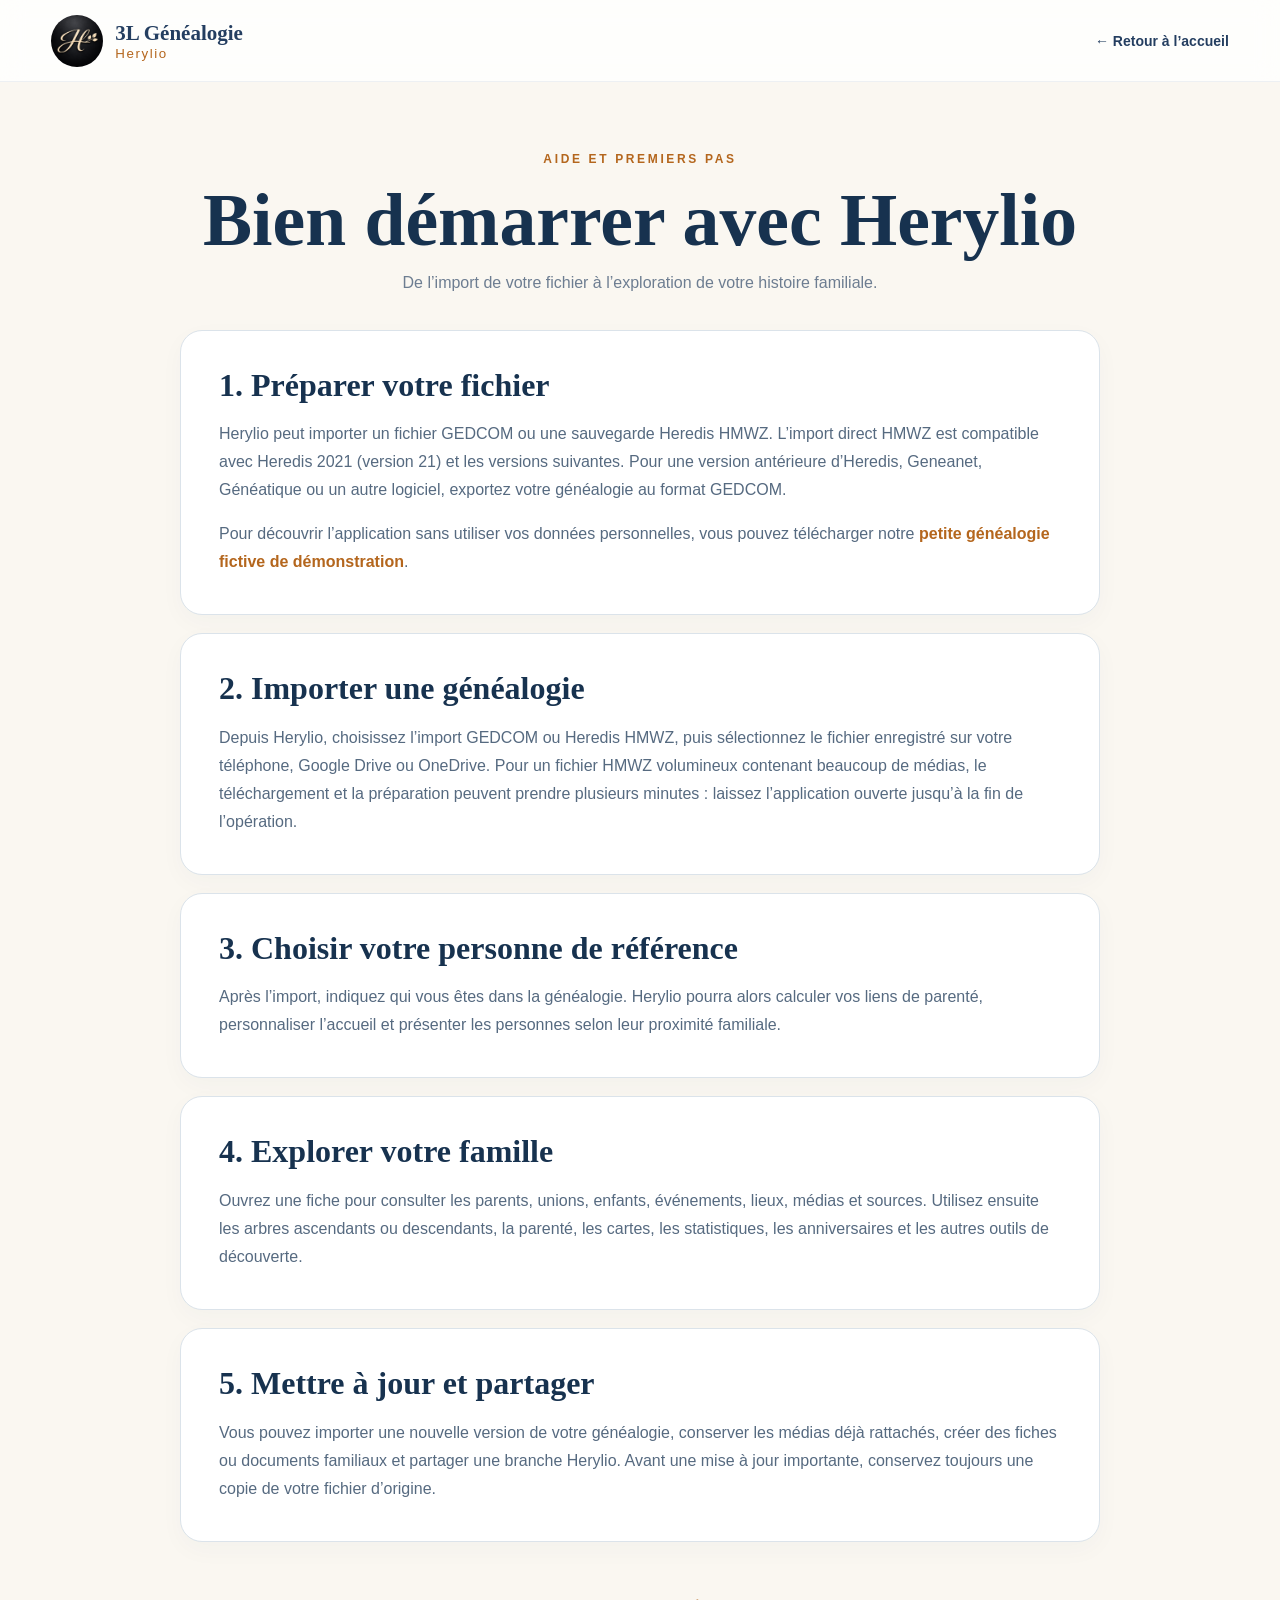
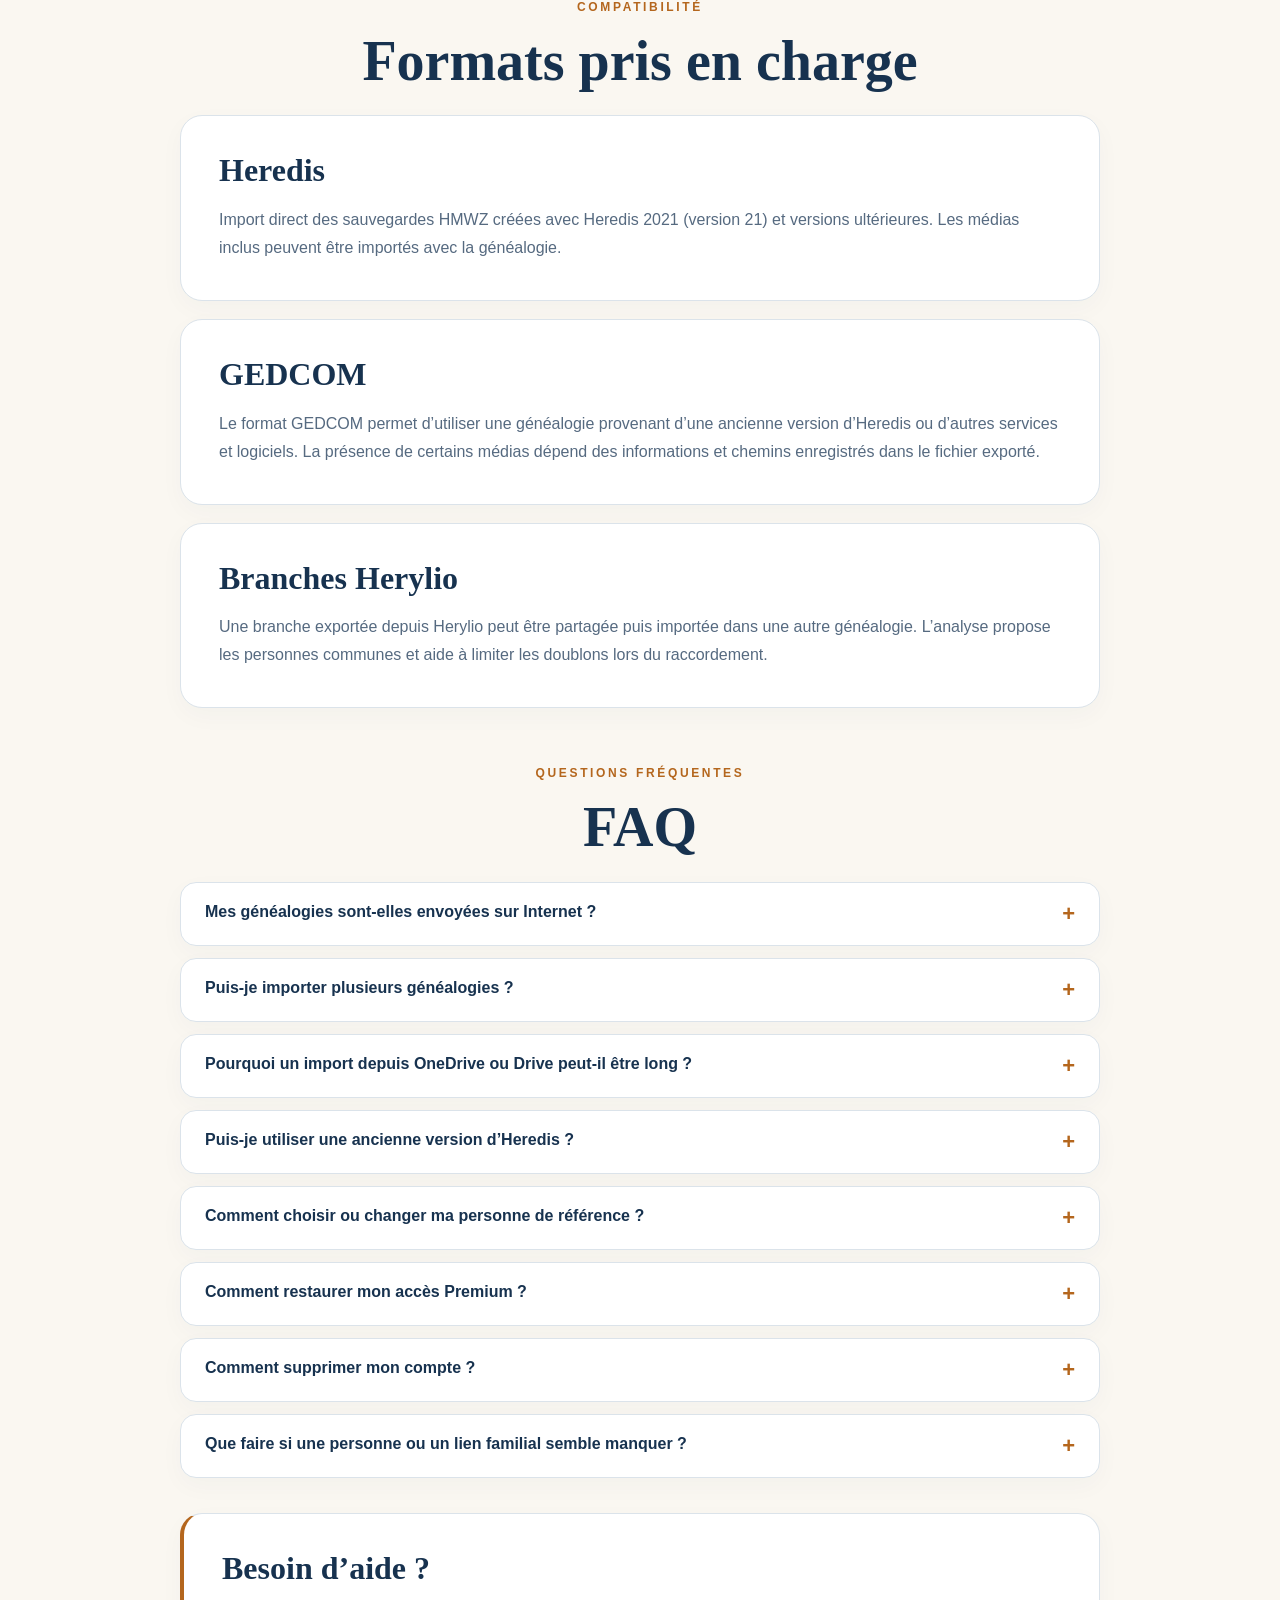
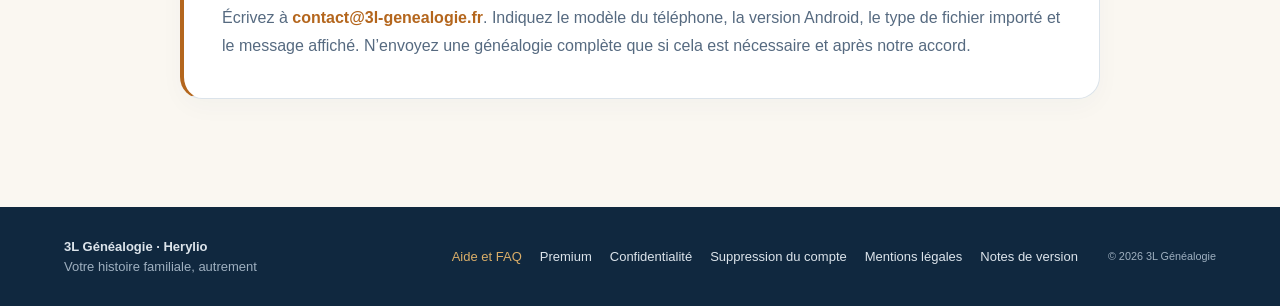
==== aide.html @ 0bc764b1 "Add files via upload" ====
<!doctype html>
<html lang="fr">
<head>
  <meta charset="utf-8"><meta name="viewport" content="width=device-width,initial-scale=1">
  <meta name="description" content="Tutoriel, formats compatibles et réponses aux questions fréquentes sur Herylio.">
  <title>Aide et premiers pas — Herylio</title>
  <link rel="icon" type="image/png" sizes="32x32" href="assets/favicon-32.png"><link rel="apple-touch-icon" sizes="180x180" href="assets/apple-touch-icon.png"><link rel="stylesheet" href="styles.css"><link rel="stylesheet" href="legal.css">
</head>
<body class="legal-page">
<header class="top"><a class="brand" href="index.html"><img src="assets/herylio-logo.png" alt="Logo Herylio"><span><b>3L Généalogie</b><small>Herylio</small></span></a><a class="back-link" href="index.html">← Retour à l’accueil</a></header>
<main class="legal-main">
  <div class="legal-heading"><p class="eyebrow">AIDE ET PREMIERS PAS</p><h1>Bien démarrer avec Herylio</h1><p>De l’import de votre fichier à l’exploration de votre histoire familiale.</p></div>

  <section class="legal-card"><h2>1. Préparer votre fichier</h2><p>Herylio peut importer un fichier GEDCOM ou une sauvegarde Heredis HMWZ. L’import direct HMWZ est compatible avec Heredis 2021 (version 21) et les versions suivantes. Pour une version antérieure d’Heredis, Geneanet, Généatique ou un autre logiciel, exportez votre généalogie au format GEDCOM.</p><p>Pour découvrir l’application sans utiliser vos données personnelles, vous pouvez télécharger notre <a href="assets/herylio-demo.ged" download>petite généalogie fictive de démonstration</a>.</p></section>
  <section class="legal-card"><h2>2. Importer une généalogie</h2><p>Depuis Herylio, choisissez l’import GEDCOM ou Heredis HMWZ, puis sélectionnez le fichier enregistré sur votre téléphone, Google Drive ou OneDrive. Pour un fichier HMWZ volumineux contenant beaucoup de médias, le téléchargement et la préparation peuvent prendre plusieurs minutes : laissez l’application ouverte jusqu’à la fin de l’opération.</p></section>
  <section class="legal-card"><h2>3. Choisir votre personne de référence</h2><p>Après l’import, indiquez qui vous êtes dans la généalogie. Herylio pourra alors calculer vos liens de parenté, personnaliser l’accueil et présenter les personnes selon leur proximité familiale.</p></section>
  <section class="legal-card"><h2>4. Explorer votre famille</h2><p>Ouvrez une fiche pour consulter les parents, unions, enfants, événements, lieux, médias et sources. Utilisez ensuite les arbres ascendants ou descendants, la parenté, les cartes, les statistiques, les anniversaires et les autres outils de découverte.</p></section>
  <section class="legal-card"><h2>5. Mettre à jour et partager</h2><p>Vous pouvez importer une nouvelle version de votre généalogie, conserver les médias déjà rattachés, créer des fiches ou documents familiaux et partager une branche Herylio. Avant une mise à jour importante, conservez toujours une copie de votre fichier d’origine.</p></section>

  <div class="legal-heading section-heading"><p class="eyebrow">COMPATIBILITÉ</p><h2>Formats pris en charge</h2></div>
  <section class="legal-card"><h2>Heredis</h2><p>Import direct des sauvegardes HMWZ créées avec Heredis 2021 (version 21) et versions ultérieures. Les médias inclus peuvent être importés avec la généalogie.</p></section>
  <section class="legal-card"><h2>GEDCOM</h2><p>Le format GEDCOM permet d’utiliser une généalogie provenant d’une ancienne version d’Heredis ou d’autres services et logiciels. La présence de certains médias dépend des informations et chemins enregistrés dans le fichier exporté.</p></section>
  <section class="legal-card"><h2>Branches Herylio</h2><p>Une branche exportée depuis Herylio peut être partagée puis importée dans une autre généalogie. L’analyse propose les personnes communes et aide à limiter les doublons lors du raccordement.</p></section>

  <div class="legal-heading section-heading"><p class="eyebrow">QUESTIONS FRÉQUENTES</p><h2>FAQ</h2></div>
  <details class="faq-item"><summary>Mes généalogies sont-elles envoyées sur Internet ?</summary><p>Non. Les généalogies et les médias importés sont conservés localement sur votre appareil. Seuls les services que vous déclenchez volontairement, comme la connexion au compte, la cartographie ou certaines fonctions en ligne, échangent les données strictement nécessaires à leur fonctionnement.</p></details>
  <details class="faq-item"><summary>Puis-je importer plusieurs généalogies ?</summary><p>Oui. Chaque généalogie reste distincte et vous pouvez passer de l’une à l’autre depuis le menu prévu à cet effet.</p></details>
  <details class="faq-item"><summary>Pourquoi un import depuis OneDrive ou Drive peut-il être long ?</summary><p>Le fichier doit d’abord être téléchargé sur l’appareil. Un HMWZ de plusieurs centaines de mégaoctets, contenant de nombreuses photos, peut demander plusieurs minutes selon la connexion. Ne fermez pas Herylio pendant cette étape.</p></details>
  <details class="faq-item"><summary>Puis-je utiliser une ancienne version d’Heredis ?</summary><p>Oui, en exportant la généalogie au format GEDCOM. L’import direct HMWZ est prévu pour Heredis 2021/version 21 et les versions suivantes.</p></details>
  <details class="faq-item"><summary>Comment choisir ou changer ma personne de référence ?</summary><p>Utilisez la fonction « Qui êtes-vous ? » ou le réglage de la personne de référence. Ce choix sert aux calculs de parenté et à la personnalisation de l’accueil.</p></details>
  <details class="faq-item"><summary>Comment restaurer mon accès Premium ?</summary><p>Connectez-vous avec le compte utilisé pour l’achat, puis utilisez la fonction de restauration proposée par Herylio. Les achats restent gérés par la boutique d’applications.</p></details>
  <details class="faq-item"><summary>Comment supprimer mon compte ?</summary><p>Consultez la <a href="suppression-compte.html">page de suppression du compte</a>. Les généalogies locales peuvent être supprimées séparément depuis l’application ou les réglages de l’appareil.</p></details>
  <details class="faq-item"><summary>Que faire si une personne ou un lien familial semble manquer ?</summary><p>Vérifiez d’abord les relations présentes dans le fichier d’origine. En cas de difficulté persistante, contactez-nous en précisant le format importé, la version d’Heredis éventuelle et les étapes permettant de reproduire le problème, sans envoyer de données familiales sensibles inutilement.</p></details>

  <section class="legal-card support-card"><h2>Besoin d’aide ?</h2><p>Écrivez à <a href="mailto:contact@3l-genealogie.fr">contact@3l-genealogie.fr</a>. Indiquez le modèle du téléphone, la version Android, le type de fichier importé et le message affiché. N’envoyez une généalogie complète que si cela est nécessaire et après notre accord.</p></section>
</main>
<footer><div><b>3L Généalogie · Herylio</b><span>Votre histoire familiale, autrement</span></div><div><a href="aide.html" aria-current="page">Aide et FAQ</a><a href="premium.html">Premium</a><a href="confidentialite.html">Confidentialité</a><a href="suppression-compte.html">Suppression du compte</a><a href="mentions-legales.html">Mentions légales</a><a href="notes-version.html">Notes de version</a></div><small>© 2026 3L Généalogie</small></footer>
</body></html>
---- styles.css ----
:root{--navy:#243e60;--navy2:#17324f;--copper:#b4661d;--gold:#d9ad68;--cream:#faf7f1;--line:#dbe3ea;--muted:#6d7d91;--white:#fff;--shadow:0 18px 50px #233b5615}*{box-sizing:border-box}html{scroll-behavior:smooth}body{margin:0;color:var(--navy);font-family:Inter,Segoe UI,Arial,sans-serif;background:#fff}h1,h2,h3,p{margin-top:0}h2{font-family:Georgia,serif;font-size:clamp(2rem,3.4vw,3.3rem);line-height:1.05;color:var(--navy2)}a{text-decoration:none;color:inherit}.top{height:82px;display:flex;align-items:center;padding:0 max(4vw,24px);gap:36px;border-bottom:1px solid #edf0f3;background:#fffc;backdrop-filter:blur(12px);position:sticky;top:0;z-index:20}.brand{display:flex;align-items:center;gap:12px;margin-right:auto}.brand img{width:52px;height:52px;object-fit:cover;border-radius:50%}.brand span{display:grid}.brand b{font-family:Georgia,serif;font-size:21px}.brand small{color:var(--copper);letter-spacing:.12em}.top nav{display:flex;gap:28px;font-size:14px}.top nav a:hover{color:var(--copper)}.menu{display:none;border:0;background:none;font-size:24px;color:var(--navy)}.hero{min-height:670px;padding:70px max(5vw,32px);display:grid;grid-template-columns:1.02fr .98fr;align-items:center;overflow:hidden;background:radial-gradient(circle at 80% 30%,#f4e6ce 0,transparent 32%),linear-gradient(125deg,#fff 20%,#faf6ef 100%)}.hero-copy{max-width:680px}.eyebrow{font-size:12px;font-weight:800;letter-spacing:.22em;color:var(--copper);margin-bottom:18px}.hero h1{font-size:clamp(3.2rem,6vw,6.2rem);line-height:.94;letter-spacing:-.045em;margin-bottom:28px;color:var(--navy2)}.hero h1 span{display:block;font-family:cursive;font-weight:500;color:var(--copper);font-size:1.04em;margin-bottom:20px}.lead{font-size:20px;line-height:1.6;max-width:610px;color:#53677f}.actions{display:flex;gap:14px;flex-wrap:wrap;margin:32px 0 20px}.btn{display:inline-flex;padding:15px 24px;border-radius:14px;font-weight:750;transition:.2s}.primary{background:var(--navy);color:white;box-shadow:var(--shadow)}.primary:hover{transform:translateY(-2px);background:var(--navy2)}.secondary{border:1px solid var(--navy);background:#fff9}.note{font-size:13px;letter-spacing:.13em;color:var(--muted)}.phones{height:590px;position:relative}.phone{position:absolute;height:560px;border-radius:34px;filter:drop-shadow(0 24px 25px #18324b35)}.phone.front{right:8%;top:0;transform:rotate(3deg);z-index:2}.phone.back{left:4%;top:70px;transform:rotate(-5deg);opacity:.97}.features{display:grid;grid-template-columns:repeat(6,1fr);gap:12px;padding:24px max(3vw,20px);background:#fff}.features article{padding:26px 18px;border:1px solid #edf0f3;border-radius:20px;text-align:center;background:linear-gradient(#fff,#fcfaf6);box-shadow:0 8px 25px #20395408}.features i{font-style:normal;font-size:31px;color:var(--copper)}.features h3{font-size:16px;margin:14px 0 8px}.features p{font-size:13px;line-height:1.5;color:var(--muted);margin:0}.intro,.book,.about{padding:90px max(6vw,34px);display:grid;grid-template-columns:1fr .8fr;gap:8vw;align-items:center}.intro{background:var(--cream)}.intro>div{max-width:680px}.intro p:not(.eyebrow),.book p:not(.eyebrow),.about p:not(.eyebrow){font-size:17px;line-height:1.7;color:#566a80}.intro>img{height:600px;justify-self:center;filter:drop-shadow(0 24px 35px #1d344b22);border-radius:38px}.compat{display:flex;gap:10px;flex-wrap:wrap;margin-top:30px}.compat span{padding:10px 15px;background:white;border:1px solid var(--line);border-radius:12px;font-weight:700}.showcase{padding:90px max(4vw,28px);background:#fff}.section-head{text-align:center;max-width:720px;margin:0 auto 45px}.section-head>p:last-child{color:var(--muted);font-size:17px}.shots{display:flex;justify-content:center;gap:28px;overflow:auto;padding:10px 15px 35px}.shots figure{margin:0;min-width:220px;text-align:center}.shots img{height:470px;max-width:100%;border-radius:28px;box-shadow:var(--shadow)}.shots figcaption{margin-top:14px;font-weight:700}.book{background:linear-gradient(135deg,#f9f5ed,#fff)}.book>img{height:610px;justify-self:center;box-shadow:var(--shadow);border-radius:18px}.mini{display:grid;gap:6px;margin-top:28px;padding:18px;border-left:3px solid var(--copper);background:#fff}.mini span{color:var(--muted)}.values{padding:80px max(5vw,30px);background:#fff;text-align:center}.values>div:first-child{max-width:760px;margin:auto}.values>div:first-child p{color:var(--muted);font-size:17px}.value-grid{display:grid;grid-template-columns:repeat(3,1fr);gap:20px;max-width:1050px;margin:40px auto 0}.value-grid article{padding:35px;border:1px solid var(--line);border-radius:22px}.value-grid b{font-size:32px;color:var(--copper)}.value-grid p{color:var(--muted);line-height:1.6}.about{grid-template-columns:.35fr 1fr}.mark img{width:min(300px,100%);border-radius:34px;box-shadow:var(--shadow)}.muted{font-size:14px!important;color:#8a96a5!important}.contact{padding:85px 25px;text-align:center;background:var(--navy2);color:white}.contact p{font-family:cursive;font-size:26px;color:#e9cfaa}.contact h2{color:white}.light{background:white;color:var(--navy2)}footer{padding:32px max(5vw,30px);background:#10283f;color:#dce4eb;display:grid;grid-template-columns:1fr auto auto;align-items:center;gap:30px;font-size:13px}footer>div:first-child{display:grid;gap:5px}footer>div:nth-child(2){display:flex;gap:18px}footer span,footer small{color:#9fb0c0}@media(max-width:900px){.top nav{display:none}.top nav.open{display:flex;position:absolute;top:82px;left:0;right:0;background:white;padding:24px;flex-direction:column;box-shadow:var(--shadow)}.menu{display:block}.hero{grid-template-columns:1fr;padding-top:45px}.phones{height:510px;margin-top:35px}.phone{height:470px}.features{grid-template-columns:repeat(2,1fr)}.intro,.book,.about{grid-template-columns:1fr}.intro>img,.book>img{height:auto;max-height:580px;max-width:100%}.about{grid-template-columns:1fr}.mark img{width:180px}.value-grid{grid-template-columns:1fr}footer{grid-template-columns:1fr;text-align:center}footer>div:nth-child(2){justify-content:center}}@media(max-width:520px){.top{height:68px}.brand img{width:42px;height:42px}.brand b{font-size:17px}.top nav.open{top:68px}.hero{padding:45px 20px}.hero h1{font-size:3.35rem}.lead{font-size:17px}.phones{height:420px}.phone{height:390px}.phone.back{left:-4%}.phone.front{right:-2%}.features{grid-template-columns:1fr 1fr;padding:14px}.features article{padding:20px 10px}.intro,.book,.about,.showcase{padding:65px 20px}.shots{justify-content:flex-start}.shots img{height:410px}.contact p{font-size:21px}}
---- legal.css ----
.top nav a:hover,.back-link:hover,footer a:hover{color:var(--copper)}
.menu{cursor:pointer}
.help-link{margin:30px auto 0;color:var(--muted)}
.help-link a,.text-link,.legal-card a{color:var(--copper);font-weight:700}
.text-link{display:inline-block;margin-top:8px}
.delete-account-button{display:inline-block;padding:14px 20px;border-radius:12px;background:var(--navy2);color:#fff!important;text-decoration:none;line-height:1.35}
.delete-account-button:hover{background:var(--copper);color:#fff!important}
footer>div:nth-child(2){flex-wrap:wrap;justify-content:center}
footer [aria-current=page]{color:var(--gold)}
.back-link{font-size:14px;font-weight:700}
.legal-page{background:var(--cream)}
.legal-main{width:min(920px,calc(100% - 40px));margin:0 auto;padding:70px 0 90px}
.legal-heading{text-align:center;margin-bottom:38px}
.legal-heading h1{font-family:Georgia,serif;font-size:clamp(2.5rem,6vw,4.6rem);line-height:1;margin:0 0 16px;color:var(--navy2)}
.legal-heading>p:last-child{color:var(--muted)}
.legal-card,.release-card{background:#fff;border:1px solid var(--line);border-radius:22px;padding:clamp(24px,4vw,38px);margin-bottom:18px;box-shadow:0 8px 25px #20395408}
.legal-card h2,.release-card h2{font-size:clamp(1.35rem,3vw,2rem);margin-bottom:18px}
.legal-card p{line-height:1.75;color:#566a80}
.legal-card p:last-child{margin-bottom:0}
.release-label{display:inline-block;padding:7px 12px;margin-bottom:18px;border-radius:20px;background:#f4e6ce;color:var(--copper);font-size:12px;font-weight:800;letter-spacing:.06em}
.release-card ul{margin:0;padding:0;list-style:none;display:grid;gap:13px}
.release-card li{position:relative;padding-left:30px;line-height:1.55;color:#566a80}
.release-card li::before{content:'✓';position:absolute;left:0;top:0;color:var(--copper);font-weight:900}
.section-heading{margin:58px 0 25px}
.section-heading h2{font-family:Georgia,serif;font-size:clamp(2rem,5vw,3.5rem);color:var(--navy2);margin:0}
.faq-item{background:#fff;border:1px solid var(--line);border-radius:16px;margin-bottom:12px;box-shadow:0 8px 25px #20395408;overflow:hidden}
.faq-item summary{cursor:pointer;padding:20px 24px;font-weight:800;color:var(--navy2);list-style:none;display:flex;justify-content:space-between;gap:20px}
.faq-item summary::-webkit-details-marker{display:none}
.faq-item summary::after{content:'+';color:var(--copper);font-size:22px;line-height:1}
.faq-item[open] summary::after{content:'−'}
.faq-item p{margin:0;padding:0 24px 22px;color:#566a80;line-height:1.7}
.support-card{margin-top:35px;border-left:4px solid var(--copper)}
.store-status{display:grid;grid-template-columns:1fr 1fr;gap:16px;margin-bottom:18px}
.store-status>div{display:grid;gap:7px;padding:26px;border:1px solid var(--line);border-radius:18px;background:var(--navy2);color:#fff}
.store-status strong{font-size:22px;color:var(--gold)}
.store-status span{color:#dce4eb;line-height:1.5}
@media(max-width:520px){.legal-main{width:min(100% - 28px,920px);padding:45px 0 65px}.back-link{font-size:12px}.legal-page footer{grid-template-columns:1fr}.legal-page footer>div:nth-child(2){display:grid;gap:12px}}
@media(max-width:650px){.store-status{grid-template-columns:1fr}}
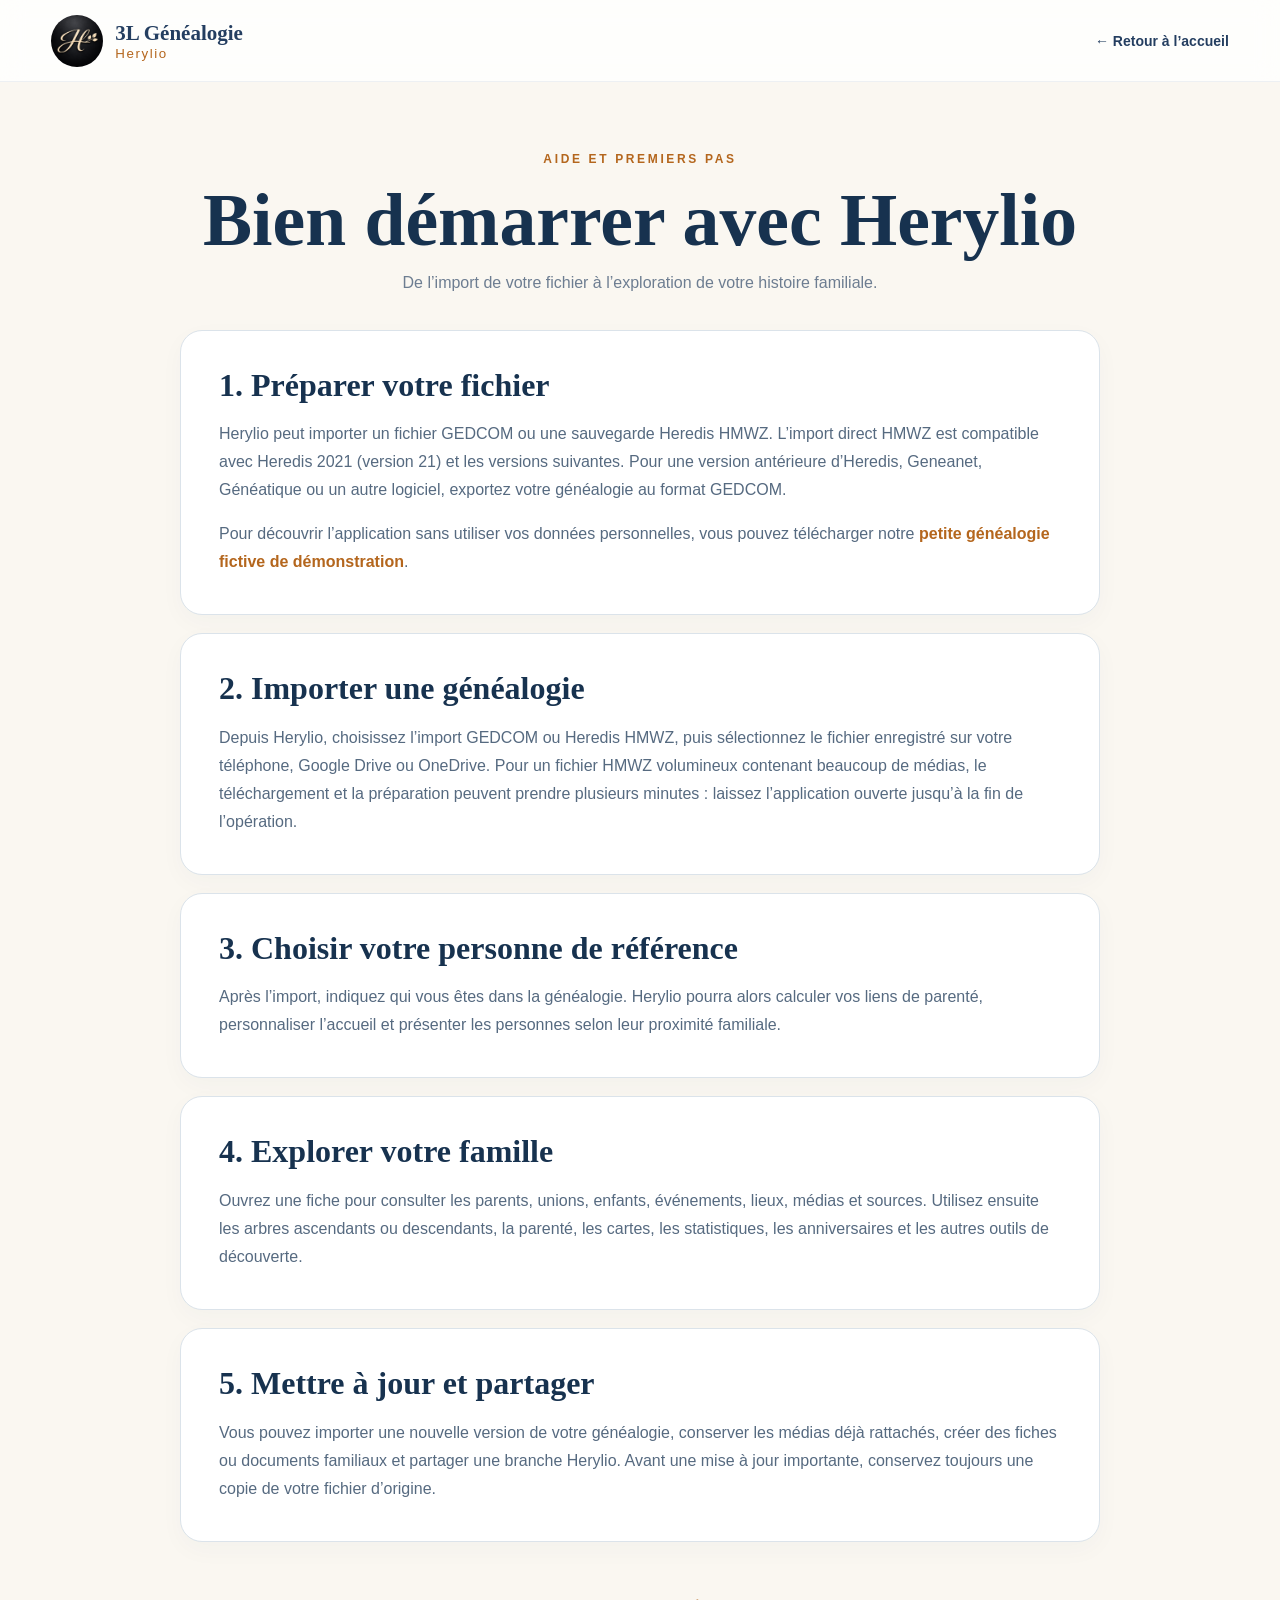
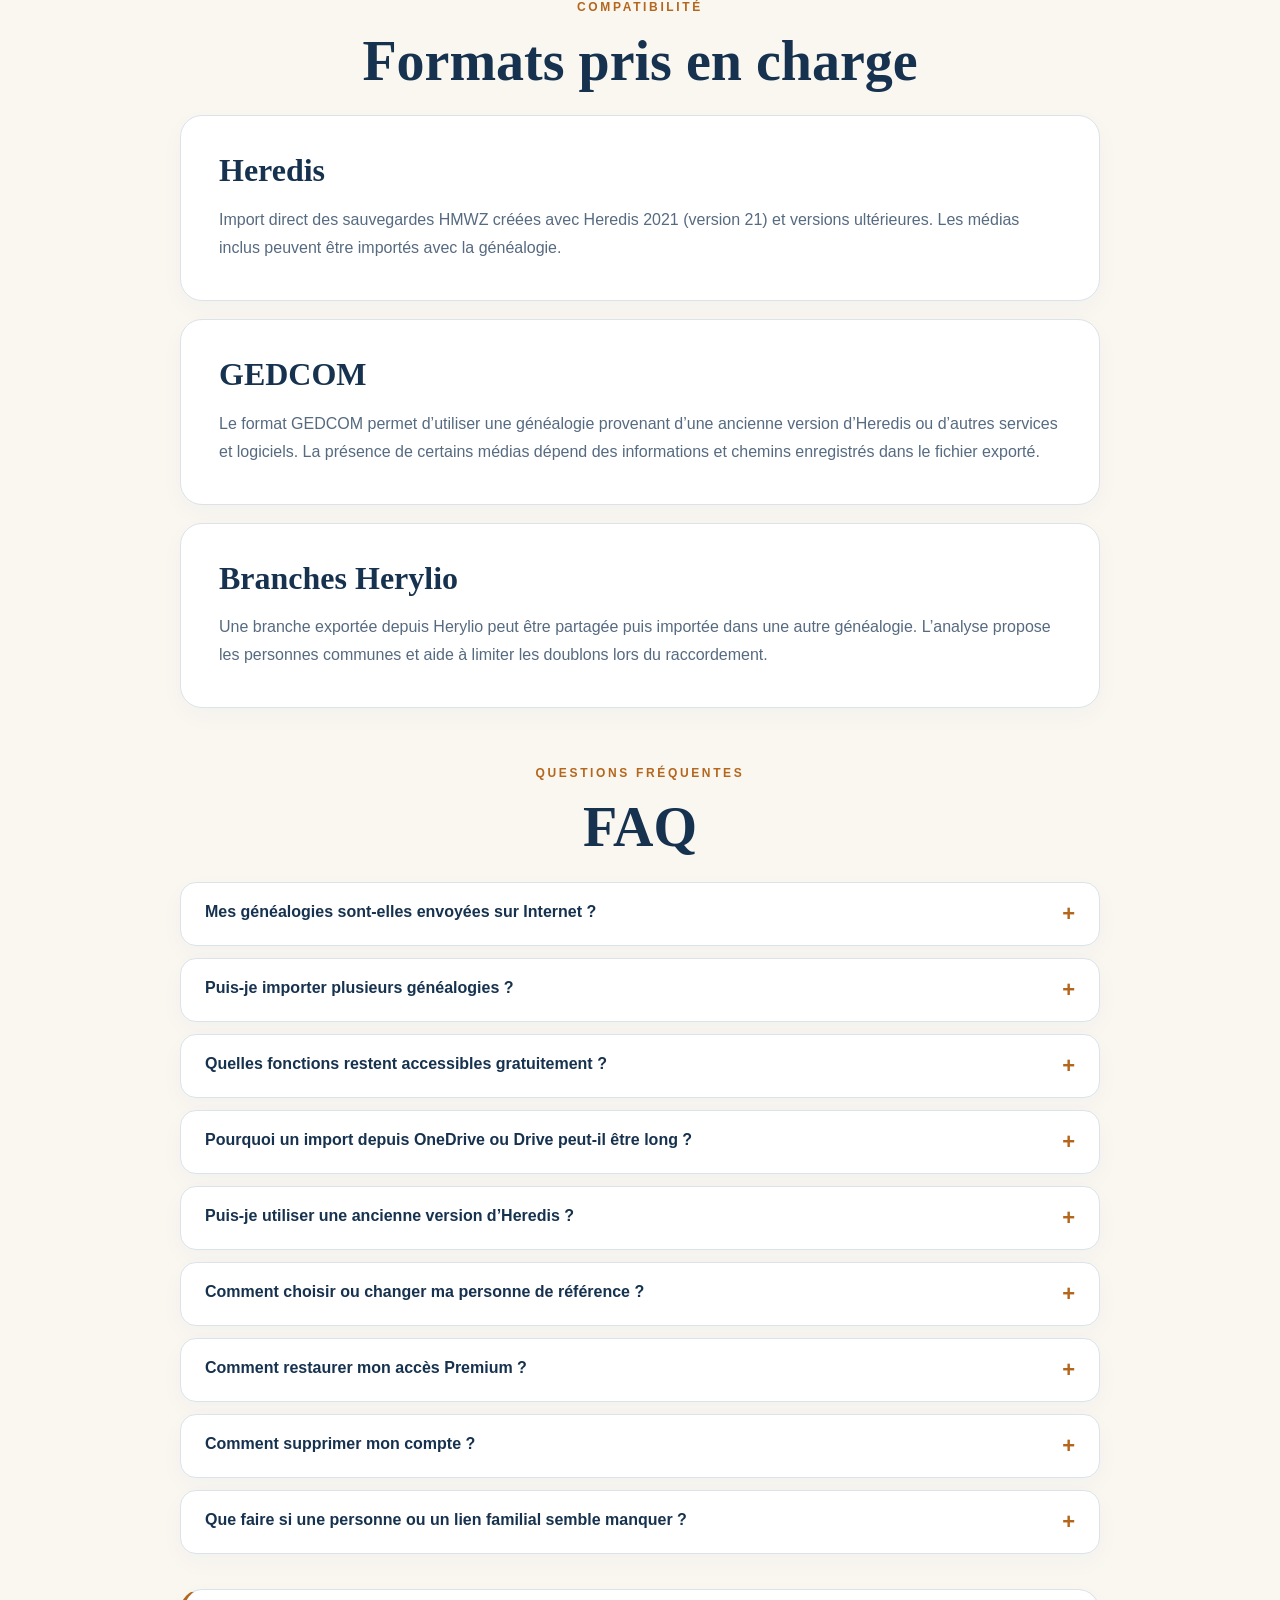
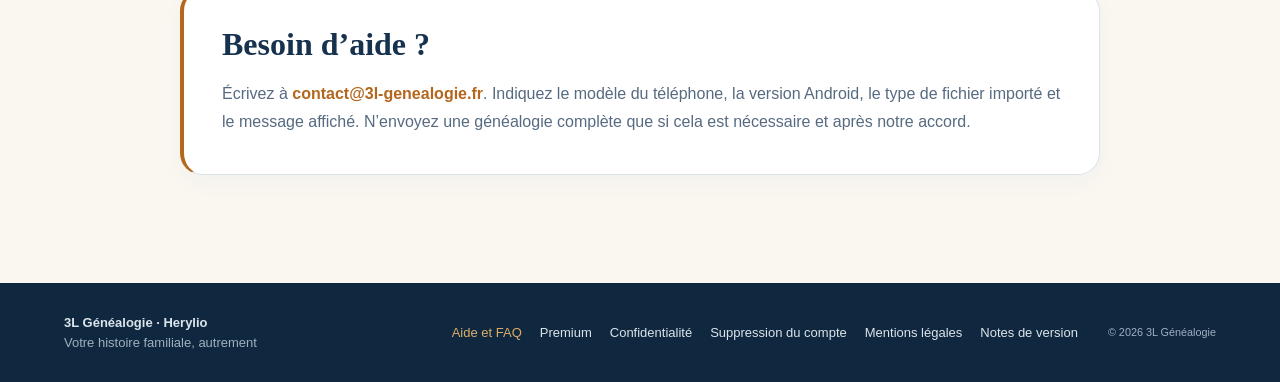
==== commit 50ae29cb: "Add files via upload" ====
--- a/aide.html
+++ b/aide.html
@@ -24,7 +24,8 @@
 
   <div class="legal-heading section-heading"><p class="eyebrow">QUESTIONS FRÉQUENTES</p><h2>FAQ</h2></div>
   <details class="faq-item"><summary>Mes généalogies sont-elles envoyées sur Internet ?</summary><p>Non. Les généalogies et les médias importés sont conservés localement sur votre appareil. Seuls les services que vous déclenchez volontairement, comme la connexion au compte, la cartographie ou certaines fonctions en ligne, échangent les données strictement nécessaires à leur fonctionnement.</p></details>
-  <details class="faq-item"><summary>Puis-je importer plusieurs généalogies ?</summary><p>Oui. Chaque généalogie reste distincte et vous pouvez passer de l’une à l’autre depuis le menu prévu à cet effet.</p></details>
+  <details class="faq-item"><summary>Puis-je importer plusieurs généalogies ?</summary><p>Le mode gratuit permet de conserver une généalogie sans limite de personnes. Avec Herylio Premium, vous pouvez ajouter plusieurs généalogies distinctes et passer de l’une à l’autre depuis le menu prévu à cet effet.</p></details>
+  <details class="faq-item"><summary>Quelles fonctions restent accessibles gratuitement ?</summary><p>Vous pouvez importer et consulter une généalogie, rechercher des personnes, parcourir leurs fiches, familles, événements, médias et sources, consulter les anniversaires, afficher les arbres jusqu’à 4 générations et calculer les liens de parenté directs. Les arbres étendus, les parentés par alliance ou élargies et les autres outils avancés nécessitent Herylio Premium.</p></details>
   <details class="faq-item"><summary>Pourquoi un import depuis OneDrive ou Drive peut-il être long ?</summary><p>Le fichier doit d’abord être téléchargé sur l’appareil. Un HMWZ de plusieurs centaines de mégaoctets, contenant de nombreuses photos, peut demander plusieurs minutes selon la connexion. Ne fermez pas Herylio pendant cette étape.</p></details>
   <details class="faq-item"><summary>Puis-je utiliser une ancienne version d’Heredis ?</summary><p>Oui, en exportant la généalogie au format GEDCOM. L’import direct HMWZ est prévu pour Heredis 2021/version 21 et les versions suivantes.</p></details>
   <details class="faq-item"><summary>Comment choisir ou changer ma personne de référence ?</summary><p>Utilisez la fonction « Qui êtes-vous ? » ou le réglage de la personne de référence. Ce choix sert aux calculs de parenté et à la personnalisation de l’accueil.</p></details>
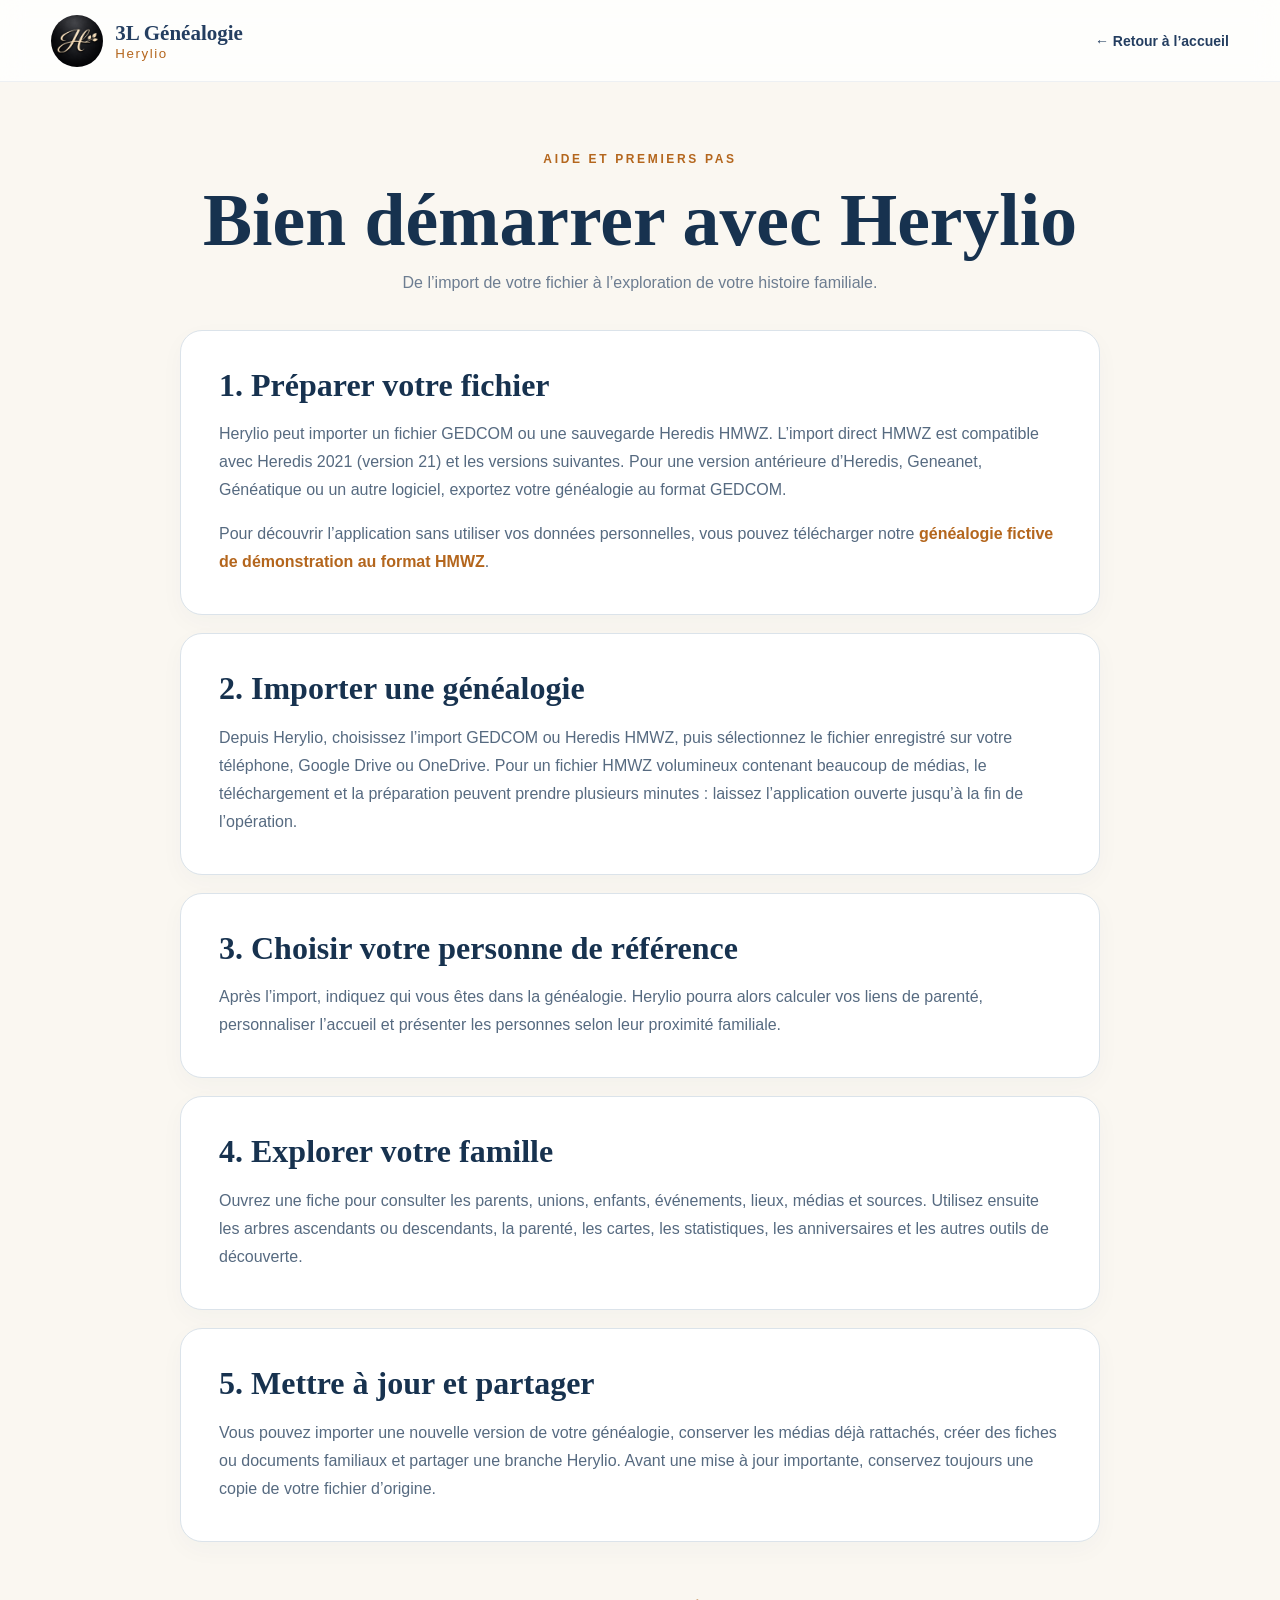
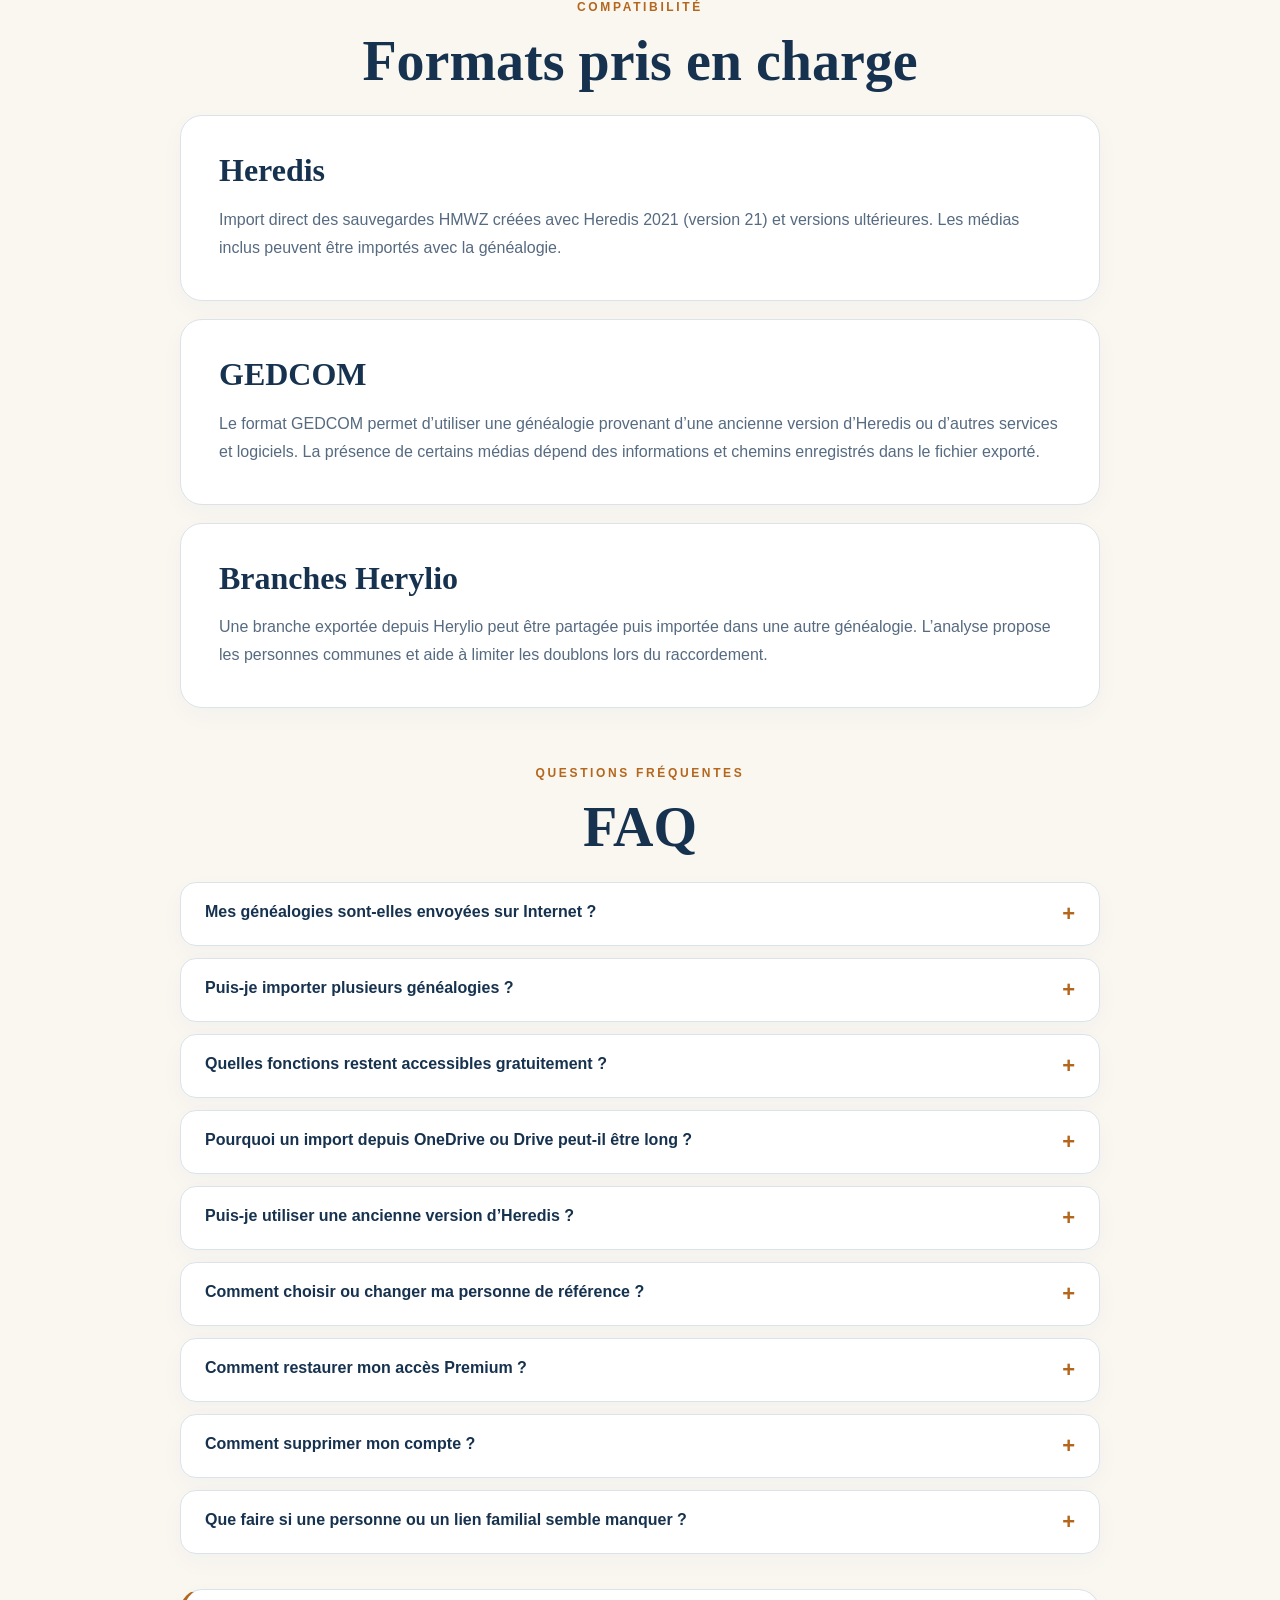
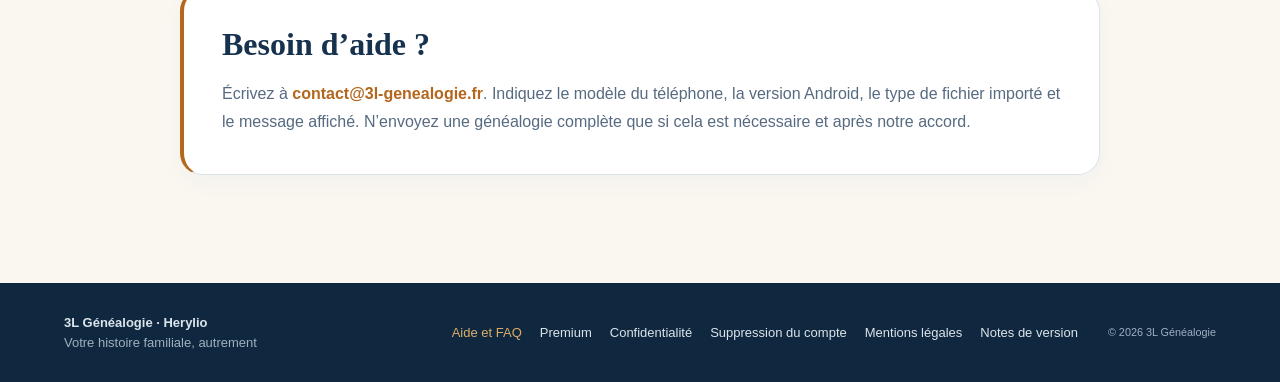
==== commit 9e6a9abb: "Add files via upload" ====
--- a/aide.html
+++ b/aide.html
@@ -11,7 +11,7 @@
 <main class="legal-main">
   <div class="legal-heading"><p class="eyebrow">AIDE ET PREMIERS PAS</p><h1>Bien démarrer avec Herylio</h1><p>De l’import de votre fichier à l’exploration de votre histoire familiale.</p></div>
 
-  <section class="legal-card"><h2>1. Préparer votre fichier</h2><p>Herylio peut importer un fichier GEDCOM ou une sauvegarde Heredis HMWZ. L’import direct HMWZ est compatible avec Heredis 2021 (version 21) et les versions suivantes. Pour une version antérieure d’Heredis, Geneanet, Généatique ou un autre logiciel, exportez votre généalogie au format GEDCOM.</p><p>Pour découvrir l’application sans utiliser vos données personnelles, vous pouvez télécharger notre <a href="assets/herylio-demo.ged" download>petite généalogie fictive de démonstration</a>.</p></section>
+  <section class="legal-card"><h2>1. Préparer votre fichier</h2><p>Herylio peut importer un fichier GEDCOM ou une sauvegarde Heredis HMWZ. L’import direct HMWZ est compatible avec Heredis 2021 (version 21) et les versions suivantes. Pour une version antérieure d’Heredis, Geneanet, Généatique ou un autre logiciel, exportez votre généalogie au format GEDCOM.</p><p>Pour découvrir l’application sans utiliser vos données personnelles, vous pouvez télécharger notre <a href="assets/Fichier%20Exemple%202027.hmwz" download="Fichier Exemple 2027.hmwz">généalogie fictive de démonstration au format HMWZ</a>.</p></section>
   <section class="legal-card"><h2>2. Importer une généalogie</h2><p>Depuis Herylio, choisissez l’import GEDCOM ou Heredis HMWZ, puis sélectionnez le fichier enregistré sur votre téléphone, Google Drive ou OneDrive. Pour un fichier HMWZ volumineux contenant beaucoup de médias, le téléchargement et la préparation peuvent prendre plusieurs minutes : laissez l’application ouverte jusqu’à la fin de l’opération.</p></section>
   <section class="legal-card"><h2>3. Choisir votre personne de référence</h2><p>Après l’import, indiquez qui vous êtes dans la généalogie. Herylio pourra alors calculer vos liens de parenté, personnaliser l’accueil et présenter les personnes selon leur proximité familiale.</p></section>
   <section class="legal-card"><h2>4. Explorer votre famille</h2><p>Ouvrez une fiche pour consulter les parents, unions, enfants, événements, lieux, médias et sources. Utilisez ensuite les arbres ascendants ou descendants, la parenté, les cartes, les statistiques, les anniversaires et les autres outils de découverte.</p></section>
